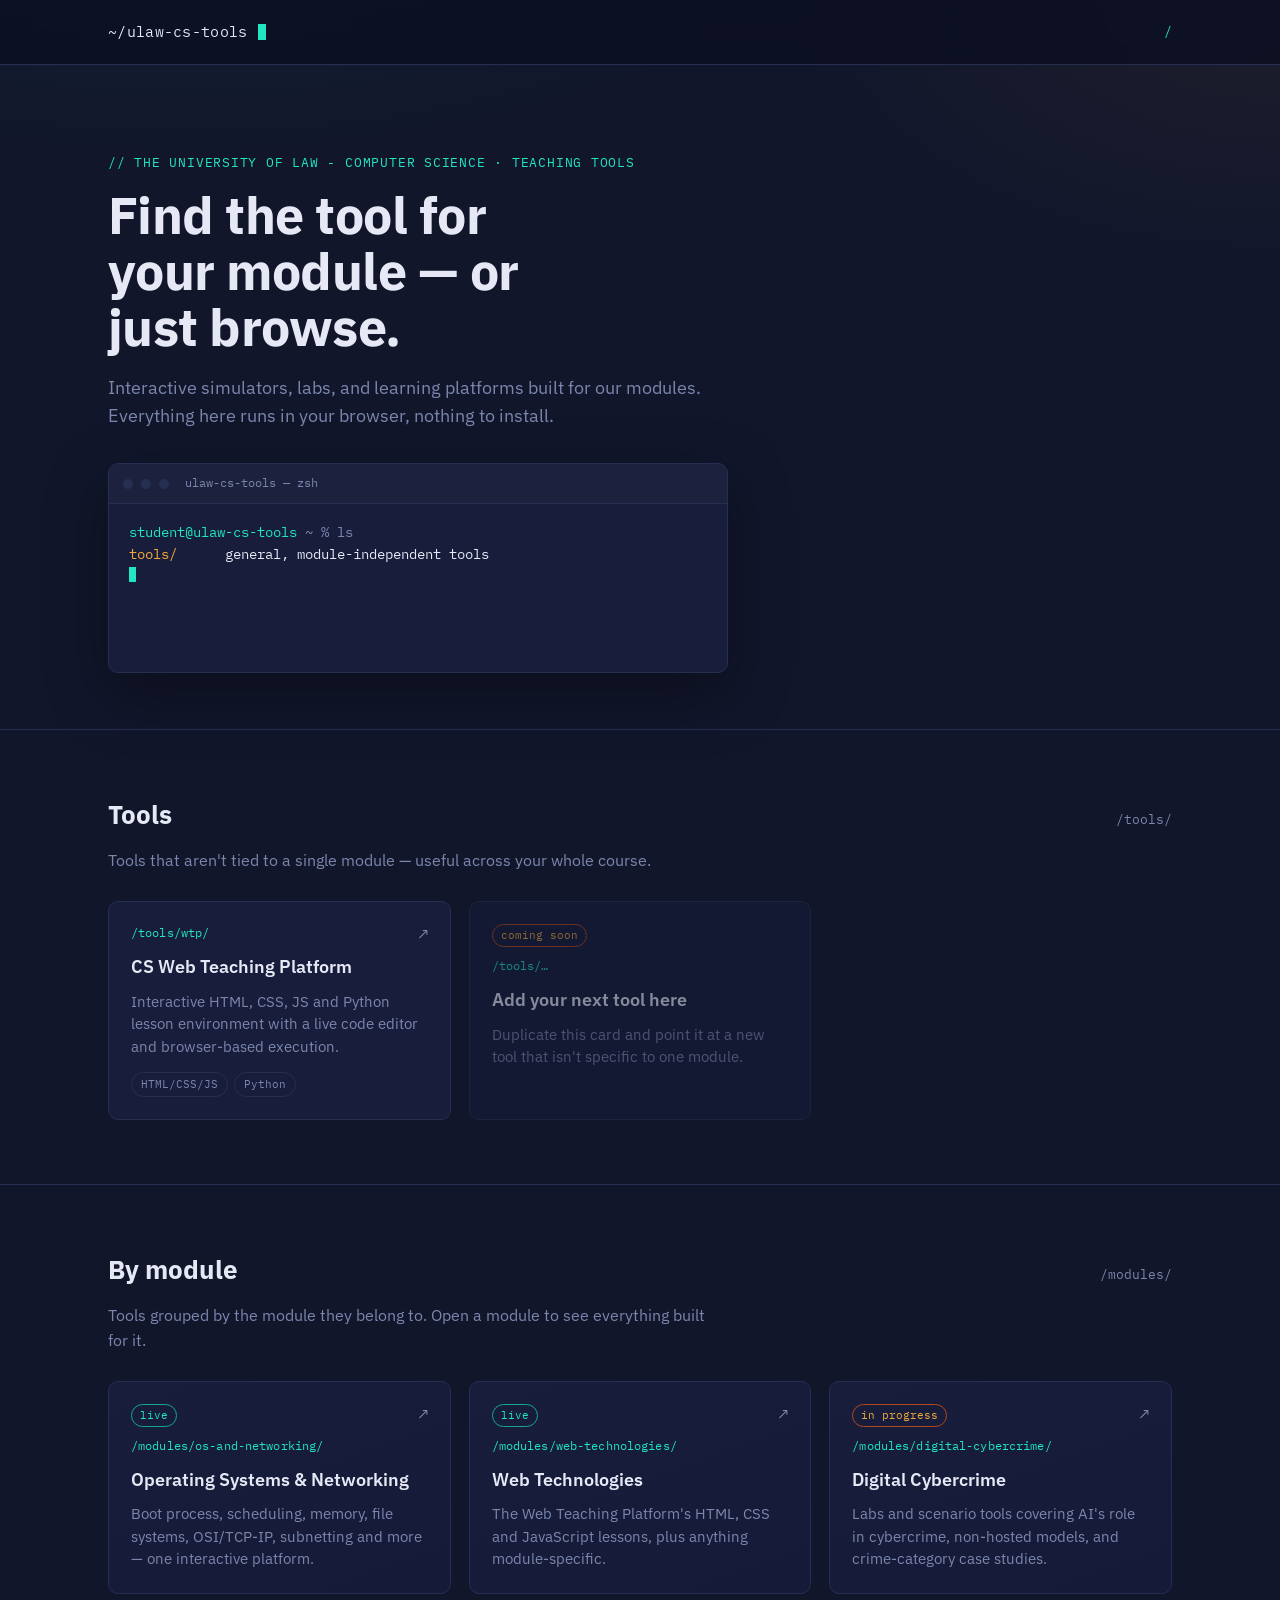
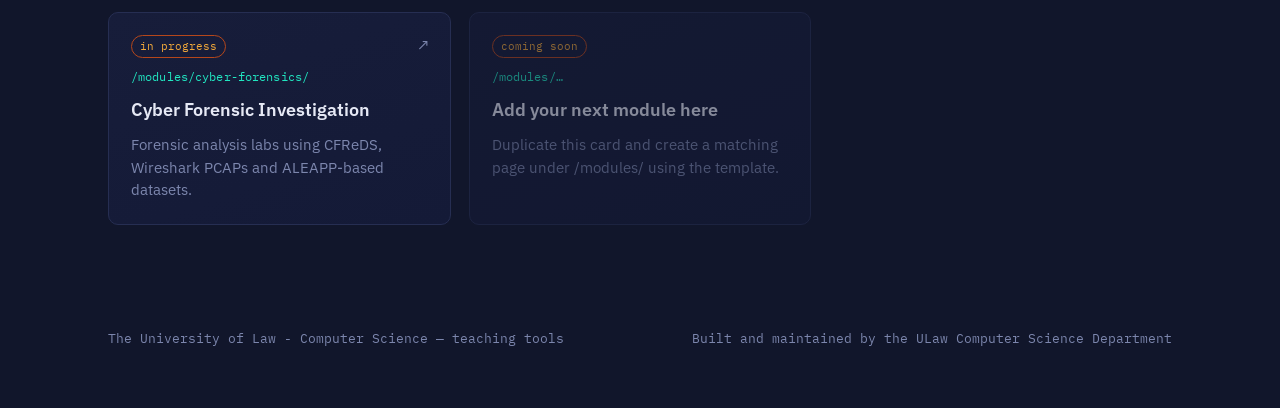
==== index.html @ def70979 "Initial Commit with basic landing page Initial commit to ULAW GitHub pages repository with base land" ====
<!DOCTYPE html>
<html lang="en">
<head>
<meta charset="UTF-8">
<meta name="viewport" content="width=device-width, initial-scale=1.0">
<title>Computing Teaching Tools</title>
<meta name="description" content="Interactive teaching tools and simulators from the Computer Science team — browse by tool or by module.">
<link rel="preconnect" href="https://fonts.googleapis.com">
<link href="https://fonts.googleapis.com/css2?family=IBM+Plex+Mono:wght@400;500;600&family=IBM+Plex+Sans:wght@400;500;600;700&display=swap" rel="stylesheet">
<link rel="stylesheet" href="assets/styles.css">
</head>
<body>

<nav class="topnav">
  <div class="wrap">
    <a class="brand" href="index.html">
      <span>~/ulaw-cs-tools</span><span class="cursor"></span>
    </a>
    <div class="crumbs"><span class="here">/</span></div>
  </div>
</nav>

<header class="hero">
  <div class="wrap">
    <p class="eyebrow">// THE UNIVERSITY OF LAW - COMPUTER SCIENCE · TEACHING TOOLS</p>
    <h1>Find the tool for your module — or just browse.</h1>
    <p class="lede">Interactive simulators, labs, and learning platforms built for our modules. Everything here runs in your browser, nothing to install.</p>

    <div class="terminal">
      <div class="bar">
        <span class="dot"></span><span class="dot"></span><span class="dot"></span>
        <span class="path">ulaw-cs-tools — zsh</span>
      </div>
      <div class="body">
        <div class="promptline"><span class="accent">student@ulaw-cs-tools</span> ~ % ls</div>
        <div class="out" data-type-target='[
          "[dir]tools/[/dir]      general, module-independent tools",
          "[dir]modules/[/dir]    per-module tool collections",
          "",
          "pick one below \u2193"
        ]'></div>
      </div>
    </div>
  </div>
</header>

<main>

  <section class="section" id="tools">
    <div class="wrap">
      <div class="section-head">
        <h2>Tools</h2>
        <span class="path-label">/tools/</span>
      </div>
      <p class="section-desc">Tools that aren't tied to a single module — useful across your whole course.</p>

      <div class="grid">

        <!-- TODO: replace href with the real published URL for the CS Web Teaching Platform -->
        <a class="card" href="#" data-tool="wtp">
          <span class="path">/tools/wtp/</span>
          <h3>CS Web Teaching Platform</h3>
          <p>Interactive HTML, CSS, JS and Python lesson environment with a live code editor and browser-based execution.</p>
          <div class="tags"><span class="tag">HTML/CSS/JS</span><span class="tag">Python</span></div>
          <span class="arrow">↗</span>
        </a>

        <!-- Placeholder slot — duplicate this card for each additional module-independent tool -->
        <div class="card placeholder">
          <span class="status soon">coming soon</span>
          <span class="path">/tools/…</span>
          <h3>Add your next tool here</h3>
          <p>Duplicate this card and point it at a new tool that isn't specific to one module.</p>
        </div>

      </div>
    </div>
  </section>

  <section class="section" id="modules">
    <div class="wrap">
      <div class="section-head">
        <h2>By module</h2>
        <span class="path-label">/modules/</span>
      </div>
      <p class="section-desc">Tools grouped by the module they belong to. Open a module to see everything built for it.</p>

      <div class="grid">

        <a class="card module" href="modules/os-and-networking.html">
          <span class="status live">live</span>
          <span class="path">/modules/os-and-networking/</span>
          <h3>Operating Systems &amp; Networking</h3>
          <p>Boot process, scheduling, memory, file systems, OSI/TCP-IP, subnetting and more — one interactive platform.</p>
          <span class="arrow">↗</span>
        </a>

        <a class="card module" href="modules/web-technologies.html">
          <span class="status live">live</span>
          <span class="path">/modules/web-technologies/</span>
          <h3>Web Technologies</h3>
          <p>The Web Teaching Platform's HTML, CSS and JavaScript lessons, plus anything module-specific.</p>
          <span class="arrow">↗</span>
        </a>

        <a class="card module" href="modules/digital-cybercrime.html">
          <span class="status soon">in progress</span>
          <span class="path">/modules/digital-cybercrime/</span>
          <h3>Digital Cybercrime</h3>
          <p>Labs and scenario tools covering AI's role in cybercrime, non-hosted models, and crime-category case studies.</p>
          <span class="arrow">↗</span>
        </a>

        <a class="card module" href="modules/cyber-forensics.html">
          <span class="status soon">in progress</span>
          <span class="path">/modules/cyber-forensics/</span>
          <h3>Cyber Forensic Investigation</h3>
          <p>Forensic analysis labs using CFReDS, Wireshark PCAPs and ALEAPP-based datasets.</p>
          <span class="arrow">↗</span>
        </a>

        <!-- Placeholder slot — duplicate this card for each additional module -->
        <div class="card placeholder module">
          <span class="status soon">coming soon</span>
          <span class="path">/modules/…</span>
          <h3>Add your next module here</h3>
          <p>Duplicate this card and create a matching page under /modules/ using the template.</p>
        </div>

      </div>
    </div>
  </section>

</main>

<footer>
  <div class="wrap">
    <span>The University of Law - Computer Science — teaching tools</span>
    <span>Built and maintained by the ULaw Computer Science Department</span>
  </div>
</footer>

<script src="assets/terminal.js"></script>
</body>
</html>
---- assets/styles.css ----
/* ============================================================
   Department Teaching Tools — shared design system
   Palette carried over from existing module materials
   ============================================================ */

:root {
  --navy-deep:   #0B0F21;
  --navy:        #11162B;
  --navy-panel:  #171D3A;
  --navy-line:   #262E52;
  --teal:        #21E6C1;
  --teal-dim:    #14A78E;
  --amber:       #F2A93B;
  --amber-dark:  #B5471B;
  --text:        #E6E9F5;
  --text-muted:  #7C86AD;
  --mono: 'IBM Plex Mono', ui-monospace, SFMono-Regular, Menlo, Consolas, monospace;
  --sans: 'IBM Plex Sans', -apple-system, BlinkMacSystemFont, 'Segoe UI', sans-serif;
  --radius: 10px;
}

@media (prefers-reduced-motion: reduce) {
  * { animation-duration: 0.01ms !important; animation-iteration-count: 1 !important; transition-duration: 0.01ms !important; }
}

* { box-sizing: border-box; }
html { scroll-behavior: smooth; }

body {
  margin: 0;
  background: var(--navy);
  background-image:
    radial-gradient(1200px 600px at 15% -10%, rgba(33,230,193,0.08), transparent 60%),
    radial-gradient(900px 500px at 100% 0%, rgba(242,169,59,0.06), transparent 55%);
  color: var(--text);
  font-family: var(--sans);
  line-height: 1.55;
  -webkit-font-smoothing: antialiased;
}

a { color: inherit; }

.wrap {
  max-width: 1120px;
  margin: 0 auto;
  padding: 0 28px;
}

/* ---------- Top nav ---------- */
.topnav {
  position: sticky;
  top: 0;
  z-index: 20;
  background: rgba(11, 15, 33, 0.82);
  backdrop-filter: blur(10px);
  border-bottom: 1px solid var(--navy-line);
}
.topnav .wrap {
  display: flex;
  align-items: center;
  justify-content: space-between;
  height: 64px;
}
.brand {
  display: flex;
  align-items: center;
  gap: 10px;
  text-decoration: none;
  font-family: var(--mono);
  font-size: 15px;
  color: var(--text);
  letter-spacing: 0.02em;
}
.brand .cursor {
  display: inline-block;
  width: 8px;
  height: 16px;
  background: var(--teal);
  animation: blink 1.1s steps(1) infinite;
}
@keyframes blink { 50% { opacity: 0; } }
.crumbs {
  font-family: var(--mono);
  font-size: 13px;
  color: var(--text-muted);
}
.crumbs a { text-decoration: none; color: var(--text-muted); }
.crumbs a:hover { color: var(--teal); }
.crumbs .sep { margin: 0 6px; opacity: 0.5; }
.crumbs .here { color: var(--teal); }

/* ---------- Hero / terminal ---------- */
.hero {
  padding: 88px 0 56px;
  border-bottom: 1px solid var(--navy-line);
}
.hero .eyebrow {
  font-family: var(--mono);
  font-size: 13px;
  color: var(--teal);
  letter-spacing: 0.06em;
  margin: 0 0 14px;
}
.hero h1 {
  font-size: clamp(32px, 4.6vw, 52px);
  line-height: 1.08;
  margin: 0 0 18px;
  font-weight: 700;
  letter-spacing: -0.01em;
  max-width: 16ch;
}
.hero p.lede {
  font-size: 18px;
  color: var(--text-muted);
  max-width: 56ch;
  margin: 0 0 34px;
}

.terminal {
  background: var(--navy-panel);
  border: 1px solid var(--navy-line);
  border-radius: var(--radius);
  overflow: hidden;
  max-width: 620px;
  box-shadow: 0 20px 60px rgba(0,0,0,0.35);
}
.terminal .bar {
  display: flex;
  align-items: center;
  gap: 8px;
  padding: 10px 14px;
  background: rgba(255,255,255,0.02);
  border-bottom: 1px solid var(--navy-line);
}
.terminal .dot { width: 10px; height: 10px; border-radius: 50%; background: var(--navy-line); }
.terminal .path { margin-left: 8px; font-family: var(--mono); font-size: 12px; color: var(--text-muted); }
.terminal .body {
  padding: 18px 20px 22px;
  font-family: var(--mono);
  font-size: 14px;
  color: var(--text);
  min-height: 168px;
}
.terminal .promptline { color: var(--text-muted); }
.terminal .promptline .accent { color: var(--teal); }
.terminal .out { color: var(--text); white-space: pre-wrap; }
.terminal .out .dir { color: var(--amber); }
.terminal .type-cursor {
  display: inline-block;
  width: 7px;
  height: 15px;
  background: var(--teal);
  vertical-align: -2px;
  animation: blink 1s steps(1) infinite;
}

/* ---------- Sections ---------- */
.section {
  padding: 64px 0;
  border-bottom: 1px solid var(--navy-line);
}
.section:last-of-type { border-bottom: none; }
.section-head {
  display: flex;
  align-items: baseline;
  justify-content: space-between;
  gap: 20px;
  margin-bottom: 28px;
  flex-wrap: wrap;
}
.section-head h2 {
  font-size: 26px;
  margin: 0;
  font-weight: 700;
}
.section-head .path-label {
  font-family: var(--mono);
  font-size: 13px;
  color: var(--text-muted);
}
.section-desc {
  color: var(--text-muted);
  max-width: 62ch;
  margin: -14px 0 28px;
}

/* ---------- Cards ---------- */
.grid {
  display: grid;
  grid-template-columns: repeat(auto-fill, minmax(260px, 1fr));
  gap: 18px;
}
.card {
  position: relative;
  display: flex;
  flex-direction: column;
  gap: 10px;
  background: var(--navy-panel);
  border: 1px solid var(--navy-line);
  border-radius: var(--radius);
  padding: 22px;
  text-decoration: none;
  color: var(--text);
  transition: border-color 0.15s ease, transform 0.15s ease, background 0.15s ease;
}
.card:hover {
  border-color: var(--teal-dim);
  transform: translateY(-2px);
  background: #1a2143;
}
.card:focus-visible {
  outline: 2px solid var(--teal);
  outline-offset: 2px;
}
.card .path {
  font-family: var(--mono);
  font-size: 12px;
  color: var(--teal);
  letter-spacing: 0.01em;
}
.card h3 {
  margin: 0;
  font-size: 18px;
  font-weight: 600;
}
.card p {
  margin: 0;
  color: var(--text-muted);
  font-size: 14.5px;
  flex-grow: 1;
}
.card .tags {
  display: flex;
  flex-wrap: wrap;
  gap: 6px;
  margin-top: 4px;
}
.tag {
  font-family: var(--mono);
  font-size: 11px;
  color: var(--text-muted);
  border: 1px solid var(--navy-line);
  border-radius: 999px;
  padding: 3px 9px;
}
.card .arrow {
  position: absolute;
  top: 20px;
  right: 20px;
  color: var(--text-muted);
  transition: transform 0.15s ease, color 0.15s ease;
}
.card:hover .arrow { color: var(--teal); transform: translate(2px, -2px); }

.card.module {
  background: linear-gradient(160deg, var(--navy-panel), #141a37);
}
.card.placeholder {
  opacity: 0.55;
  cursor: default;
}
.card.placeholder:hover { transform: none; border-color: var(--navy-line); background: var(--navy-panel); }
.status {
  font-family: var(--mono);
  font-size: 11px;
  padding: 2px 8px;
  border-radius: 999px;
  align-self: flex-start;
}
.status.live { color: var(--teal); border: 1px solid var(--teal-dim); }
.status.soon { color: var(--amber); border: 1px solid var(--amber-dark); }

/* ---------- Footer ---------- */
footer {
  padding: 40px 0 60px;
}
footer .wrap {
  display: flex;
  justify-content: space-between;
  align-items: center;
  flex-wrap: wrap;
  gap: 12px;
  font-family: var(--mono);
  font-size: 12.5px;
  color: var(--text-muted);
}

/* ---------- Back link (module pages) ---------- */
.back-link {
  display: inline-flex;
  align-items: center;
  gap: 6px;
  font-family: var(--mono);
  font-size: 13px;
  color: var(--text-muted);
  text-decoration: none;
  margin-bottom: 22px;
}
.back-link:hover { color: var(--teal); }

@media (max-width: 640px) {
  .hero { padding: 64px 0 40px; }
  .section { padding: 44px 0; }
}
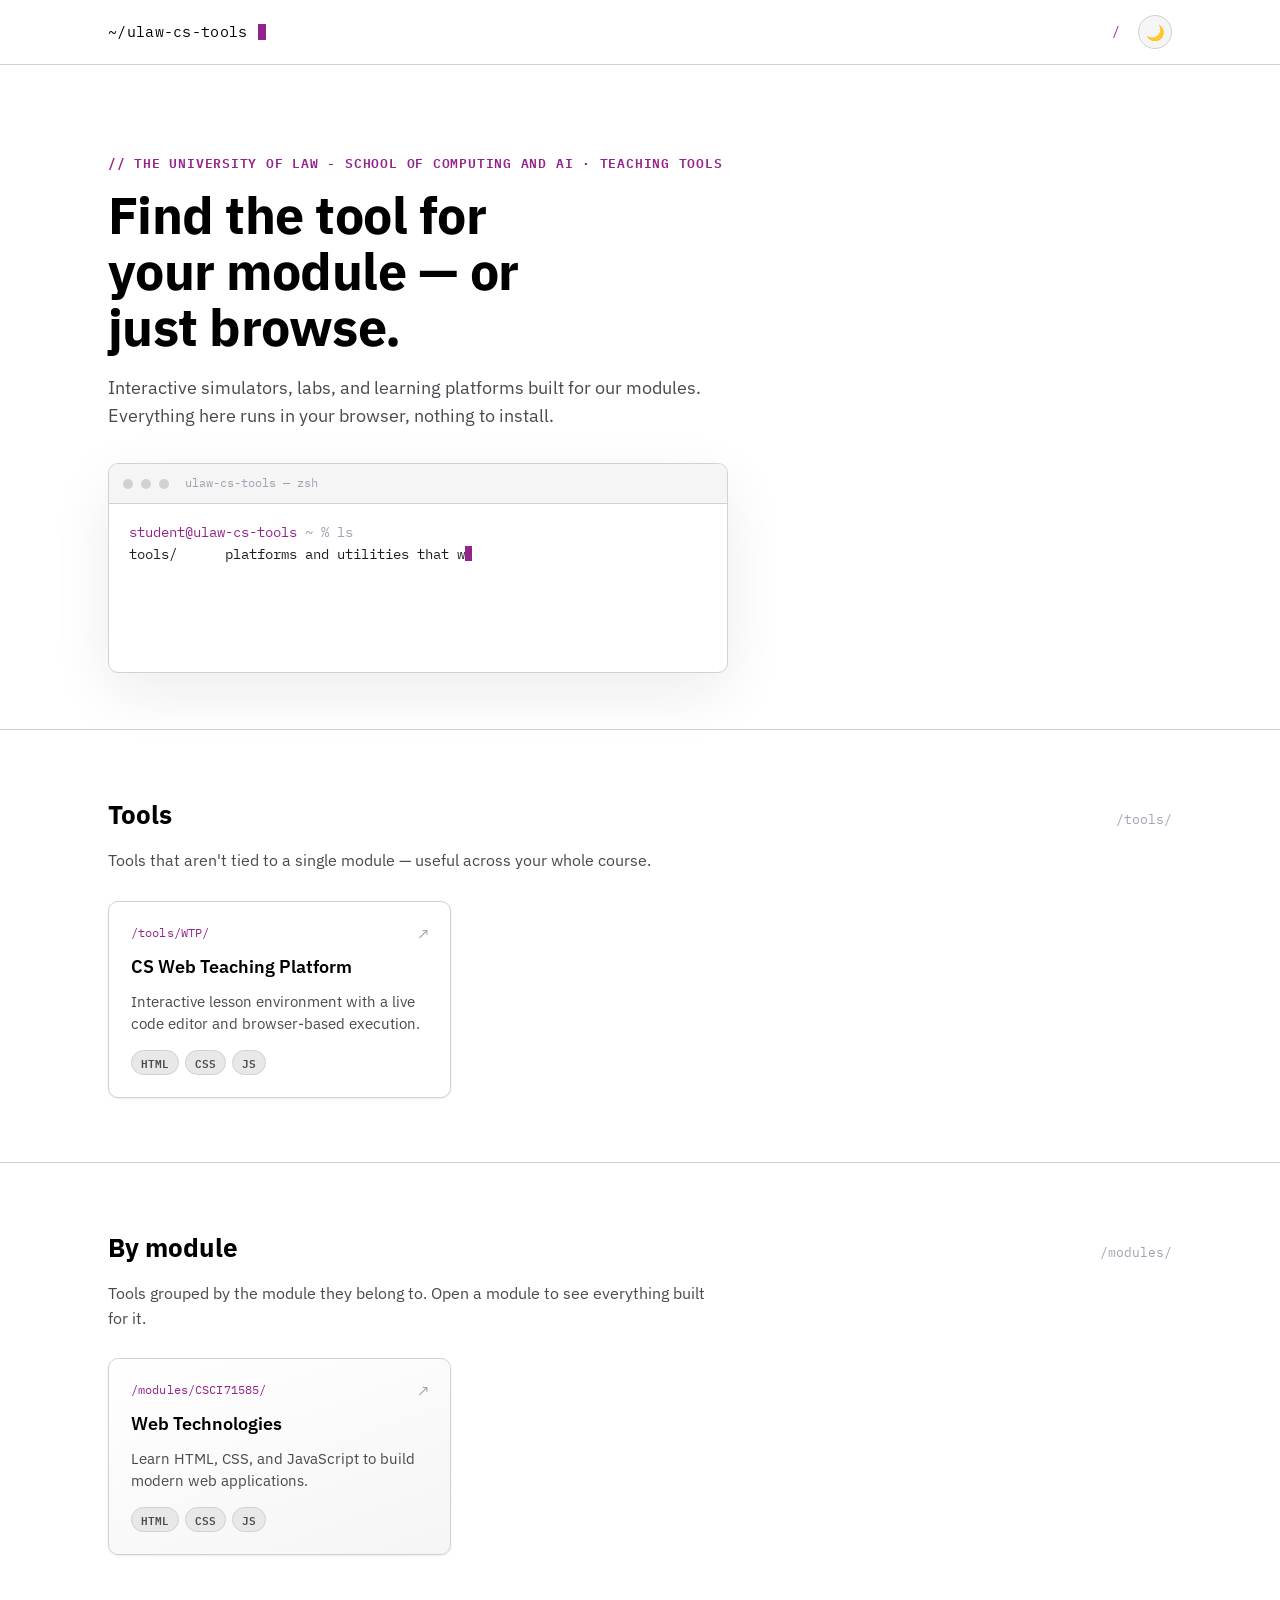
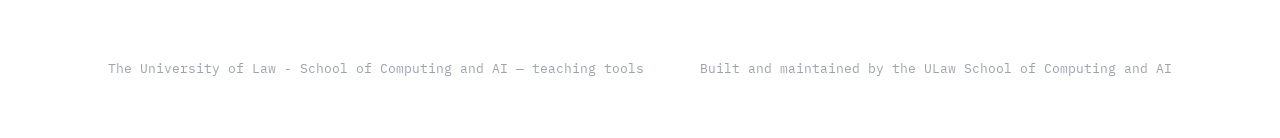
==== commit 9f151c4a: "Update to new web page and temporary WTP addition Updating landing page of organisation repo github " ====
--- a/index.html
+++ b/index.html
@@ -7,22 +7,36 @@
 <meta name="description" content="Interactive teaching tools and simulators from the Computer Science team — browse by tool or by module.">
 <link rel="preconnect" href="https://fonts.googleapis.com">
 <link href="https://fonts.googleapis.com/css2?family=IBM+Plex+Mono:wght@400;500;600&family=IBM+Plex+Sans:wght@400;500;600;700&display=swap" rel="stylesheet">
-<link rel="stylesheet" href="assets/styles.css">
+<script>
+  (function () {
+    var saved = localStorage.getItem('cs-tools-theme');
+    document.documentElement.setAttribute('data-theme', saved === 'dark' ? 'dark' : 'light');
+  })();
+</script>
+<script src="https://university-of-law-computer-science.github.io/assets/theme.js"></script>
+<script src="https://university-of-law-computer-science.github.io/assets/terminal.js"></script>
+<link rel="stylesheet" href="https://university-of-law-computer-science.github.io/assets/styles.css">
 </head>
 <body>
 
 <nav class="topnav">
   <div class="wrap">
-    <a class="brand" href="index.html">
+    <a class="brand" href="https://university-of-law-computer-science.github.io/index.html">
       <span>~/ulaw-cs-tools</span><span class="cursor"></span>
     </a>
-    <div class="crumbs"><span class="here">/</span></div>
+    <div class="nav-right">
+      <div class="crumbs"><span class="here">/</span></div>
+      <button class="theme-toggle" data-theme-toggle aria-label="Toggle dark mode" aria-pressed="false">
+        <span class="theme-icon moon">🌙</span>
+        <span class="theme-icon sun">☀️</span>
+      </button>
+    </div>
   </div>
 </nav>
 
 <header class="hero">
   <div class="wrap">
-    <p class="eyebrow">// THE UNIVERSITY OF LAW - COMPUTER SCIENCE · TEACHING TOOLS</p>
+    <p class="eyebrow">// THE UNIVERSITY OF LAW - SCHOOL OF COMPUTING AND AI · TEACHING TOOLS</p>
     <h1>Find the tool for your module — or just browse.</h1>
     <p class="lede">Interactive simulators, labs, and learning platforms built for our modules. Everything here runs in your browser, nothing to install.</p>
 
@@ -34,8 +48,8 @@
       <div class="body">
         <div class="promptline"><span class="accent">student@ulaw-cs-tools</span> ~ % ls</div>
         <div class="out" data-type-target='[
-          "[dir]tools/[/dir]      general, module-independent tools",
-          "[dir]modules/[/dir]    per-module tool collections",
+          "[dir]tools/[/dir]      platforms and utilities that work across modules",
+          "[dir]modules/[/dir]    per-module resource collections",
           "",
           "pick one below \u2193"
         ]'></div>
@@ -55,23 +69,22 @@
       <p class="section-desc">Tools that aren't tied to a single module — useful across your whole course.</p>
 
       <div class="grid">
-
-        <!-- TODO: replace href with the real published URL for the CS Web Teaching Platform -->
-        <a class="card" href="#" data-tool="wtp">
-          <span class="path">/tools/wtp/</span>
+        <a class="card" href="https://university-of-law-computer-science.github.io/tools/WTP/" data-tool="wtp">
+          <span class="path">/tools/WTP/</span>
           <h3>CS Web Teaching Platform</h3>
-          <p>Interactive HTML, CSS, JS and Python lesson environment with a live code editor and browser-based execution.</p>
-          <div class="tags"><span class="tag">HTML/CSS/JS</span><span class="tag">Python</span></div>
+          <p>Interactive lesson environment with a live code editor and browser-based execution.</p>
+          <div class="tags"><span class="tag">HTML</span><span class="tag">CSS</span><span class="tag">JS</span></div>
           <span class="arrow">↗</span>
         </a>
 
-        <!-- Placeholder slot — duplicate this card for each additional module-independent tool -->
-        <div class="card placeholder">
-          <span class="status soon">coming soon</span>
-          <span class="path">/tools/…</span>
-          <h3>Add your next tool here</h3>
-          <p>Duplicate this card and point it at a new tool that isn't specific to one module.</p>
-        </div>
+        <!-- Placeholder slot — duplicate this card for each additional module-independent tool
+        <div class="card" href="https://university-of-law-computer-science.github.io/tools/[CODE]">
+          <span class="path">/tools/[CODE]</span>
+          <h3>Tool Name</h3>
+          <p>Tool description goes here.</p>
+          <div class="tags">Replace this text with the appropriate tags.</div>
+          <span class="arrow">↗</span>
+        -->
 
       </div>
     </div>
@@ -86,46 +99,21 @@
       <p class="section-desc">Tools grouped by the module they belong to. Open a module to see everything built for it.</p>
 
       <div class="grid">
-
-        <a class="card module" href="modules/os-and-networking.html">
-          <span class="status live">live</span>
-          <span class="path">/modules/os-and-networking/</span>
-          <h3>Operating Systems &amp; Networking</h3>
-          <p>Boot process, scheduling, memory, file systems, OSI/TCP-IP, subnetting and more — one interactive platform.</p>
+        <a class="card module" href="https://university-of-law-computer-science.github.io/modules/CSCI71585">
+          <span class="path">/modules/CSCI71585/</span>
+          <h3>Web Technologies</h3>
+          <p>Learn HTML, CSS, and JavaScript to build modern web applications.</p>
+          <div class="tags"><span class="tag">HTML</span><span class="tag">CSS</span><span class="tag">JS</span></div>
           <span class="arrow">↗</span>
         </a>
-
-        <a class="card module" href="modules/web-technologies.html">
-          <span class="status live">live</span>
-          <span class="path">/modules/web-technologies/</span>
-          <h3>Web Technologies</h3>
-          <p>The Web Teaching Platform's HTML, CSS and JavaScript lessons, plus anything module-specific.</p>
+        <!-- Placeholder slot — duplicate this card for each additional module
+        <div class="card module" href="https://university-of-law-computer-science.github.io/modules/[CODE]">
+          <span class="path">/modules/[CODE]</span>
+          <h3>Module Name</h3>
+          <p>Module description goes here.</p>
+          <div class="tags">Replace this text with the appropriate tags.</div>
           <span class="arrow">↗</span>
-        </a>
-
-        <a class="card module" href="modules/digital-cybercrime.html">
-          <span class="status soon">in progress</span>
-          <span class="path">/modules/digital-cybercrime/</span>
-          <h3>Digital Cybercrime</h3>
-          <p>Labs and scenario tools covering AI's role in cybercrime, non-hosted models, and crime-category case studies.</p>
-          <span class="arrow">↗</span>
-        </a>
-
-        <a class="card module" href="modules/cyber-forensics.html">
-          <span class="status soon">in progress</span>
-          <span class="path">/modules/cyber-forensics/</span>
-          <h3>Cyber Forensic Investigation</h3>
-          <p>Forensic analysis labs using CFReDS, Wireshark PCAPs and ALEAPP-based datasets.</p>
-          <span class="arrow">↗</span>
-        </a>
-
-        <!-- Placeholder slot — duplicate this card for each additional module -->
-        <div class="card placeholder module">
-          <span class="status soon">coming soon</span>
-          <span class="path">/modules/…</span>
-          <h3>Add your next module here</h3>
-          <p>Duplicate this card and create a matching page under /modules/ using the template.</p>
-        </div>
+        </div> -->
 
       </div>
     </div>
@@ -135,11 +123,9 @@
 
 <footer>
   <div class="wrap">
-    <span>The University of Law - Computer Science — teaching tools</span>
-    <span>Built and maintained by the ULaw Computer Science Department</span>
+    <span>The University of Law - School of Computing and AI — teaching tools</span>
+    <span>Built and maintained by the ULaw School of Computing and AI</span>
   </div>
 </footer>
-
-<script src="assets/terminal.js"></script>
 </body>
 </html>
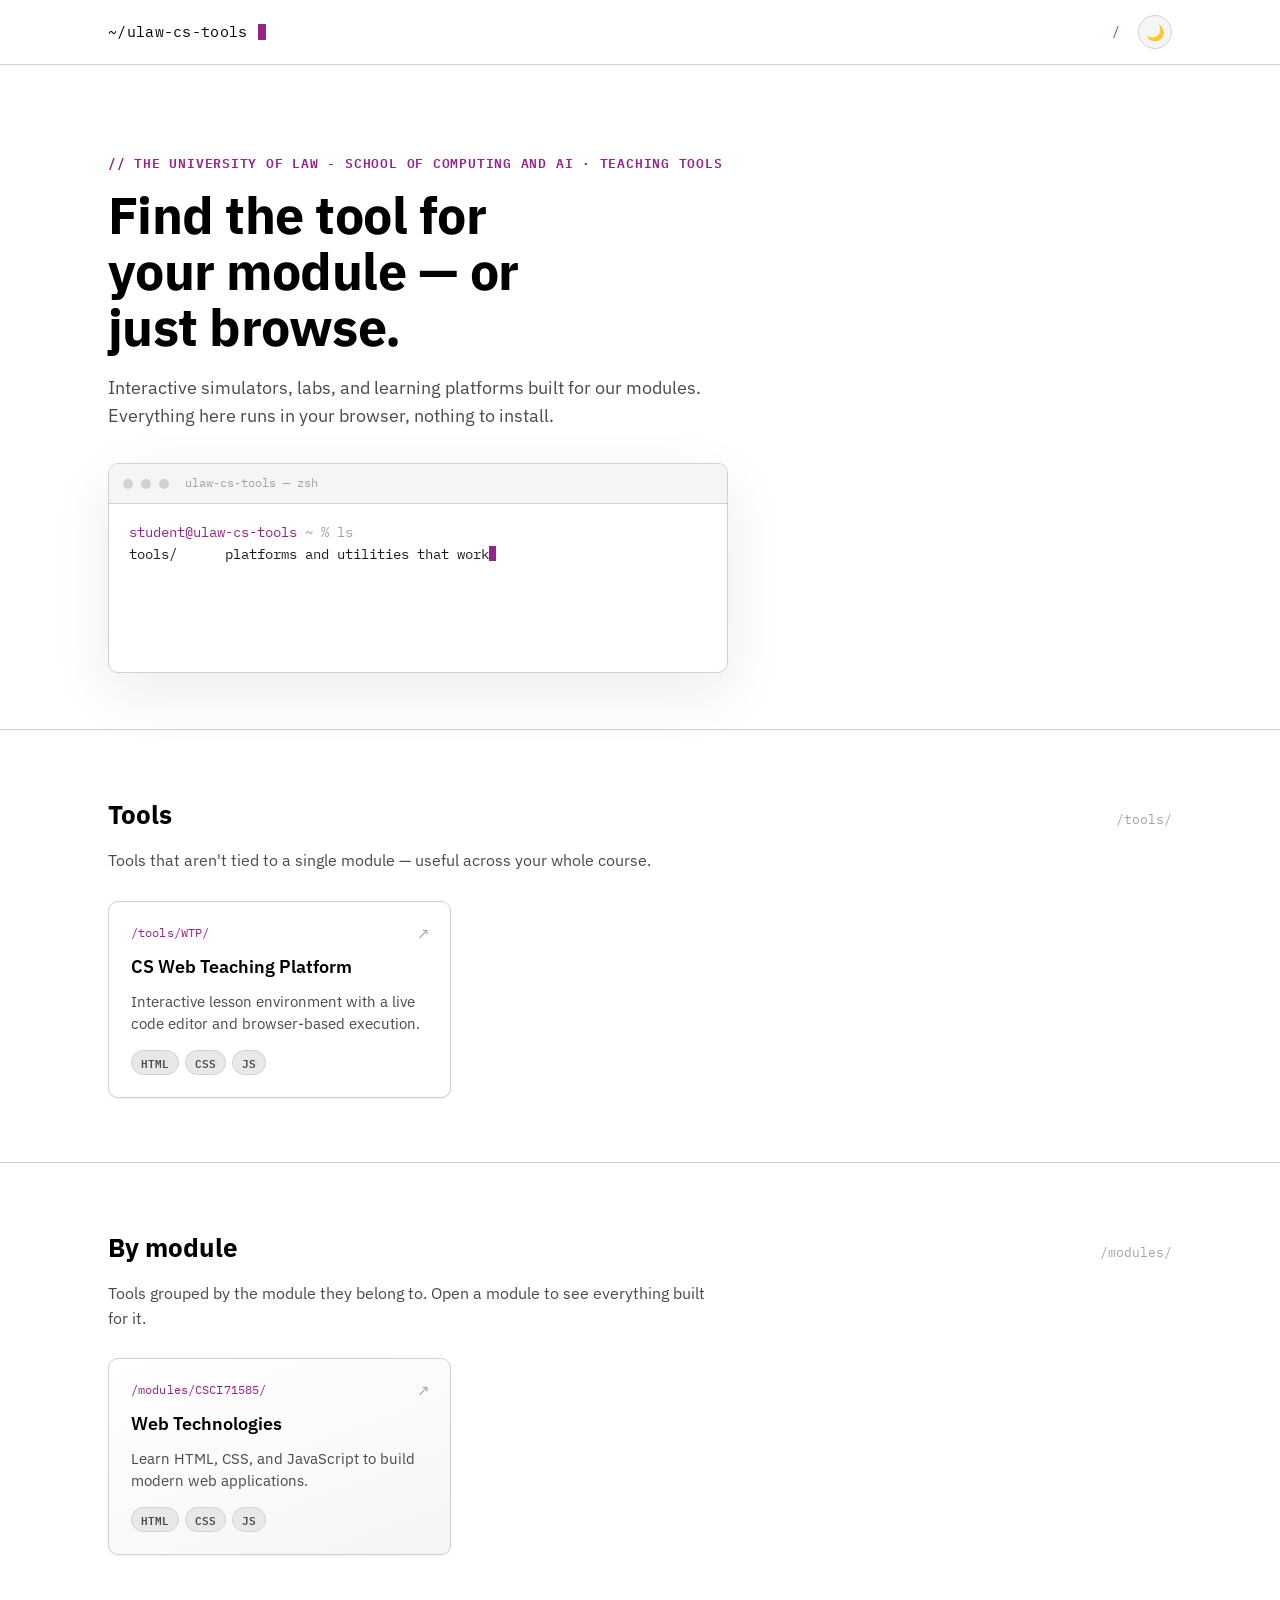
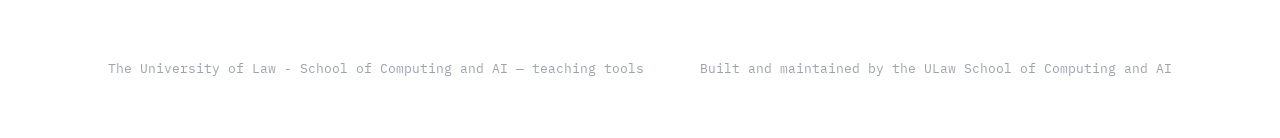
==== commit bdea0ba9: "Update script location and remove duplicate files Updated theme script location in index.html files " ====
--- a/index.html
+++ b/index.html
@@ -13,7 +13,6 @@
     document.documentElement.setAttribute('data-theme', saved === 'dark' ? 'dark' : 'light');
   })();
 </script>
-<script src="https://university-of-law-computer-science.github.io/assets/theme.js"></script>
 <script src="https://university-of-law-computer-science.github.io/assets/terminal.js"></script>
 <link rel="stylesheet" href="https://university-of-law-computer-science.github.io/assets/styles.css">
 </head>
@@ -127,5 +126,6 @@
     <span>Built and maintained by the ULaw School of Computing and AI</span>
   </div>
 </footer>
+<script src="https://university-of-law-computer-science.github.io/assets/theme.js"></script>
 </body>
 </html>
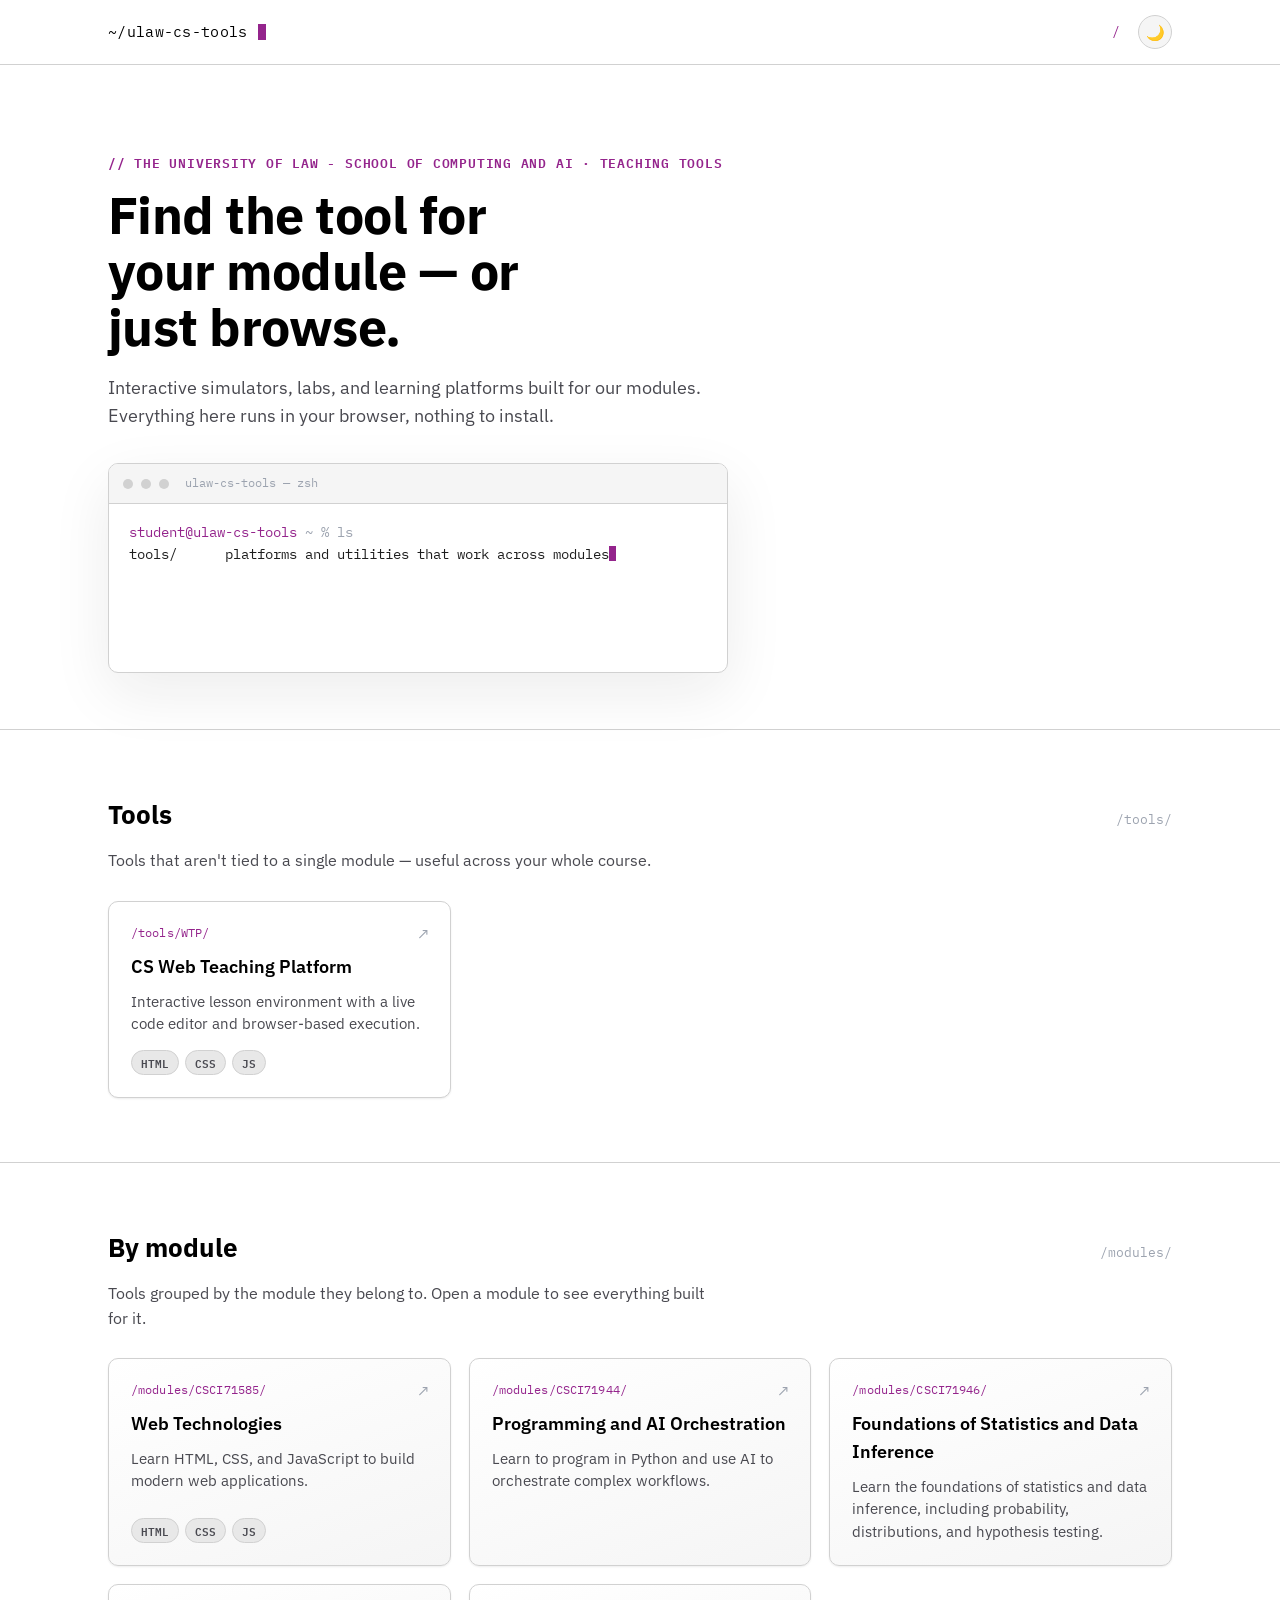
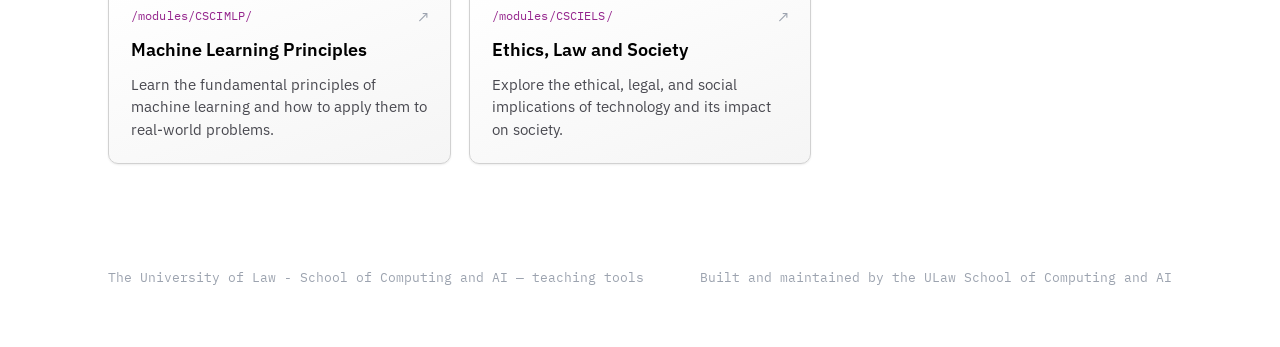
==== commit d238430f: "Alteration of base HTML and adding new modules Tweaks to base HTML index for some error/styling and " ====
--- a/index.html
+++ b/index.html
@@ -77,13 +77,13 @@
         </a>
 
         <!-- Placeholder slot — duplicate this card for each additional module-independent tool
-        <div class="card" href="https://university-of-law-computer-science.github.io/tools/[CODE]">
+        <a class="card" href="https://university-of-law-computer-science.github.io/tools/[CODE]">
           <span class="path">/tools/[CODE]</span>
           <h3>Tool Name</h3>
           <p>Tool description goes here.</p>
           <div class="tags">Replace this text with the appropriate tags.</div>
           <span class="arrow">↗</span>
-        -->
+          </a> -->
 
       </div>
     </div>
@@ -105,14 +105,48 @@
           <div class="tags"><span class="tag">HTML</span><span class="tag">CSS</span><span class="tag">JS</span></div>
           <span class="arrow">↗</span>
         </a>
+        <a class="card module" href="https://university-of-law-computer-science.github.io/modules/CSCI71944">
+          <span class="path">/modules/CSCI71944/</span>
+          <h3>Programming and AI Orchestration</h3>
+          <p>Learn to program in Python and use AI to orchestrate complex workflows.</p>
+          <!-- <div class="tags"><span class="tag">HTML</span><span class="tag">CSS</span><span class="tag">JS</span></div> -->
+          <span class="arrow">↗</span>
+        </a>
+        <!-- CSCI71946 - Foundations of Statistics and Data Inference-->
+        <a class="card module" href="https://university-of-law-computer-science.github.io/modules/CSCI71946">
+          <span class="path">/modules/CSCI71946/</span>
+          <h3>Foundations of Statistics and Data Inference</h3>
+          <p>Learn the foundations of statistics and data inference, including probability, distributions, and hypothesis testing.</p>
+          <!-- <div class="tags"><span class="tag">HTML</span><span class="tag">CSS</span><span class="tag">JS</span></div> -->
+          <span class="arrow">↗</span>
+        </a>
+
+        <!-- CSCIMLP - Machine Learning Principles -->
+        <a class="card module" href="https://university-of-law-computer-science.github.io/modules/CSCIMLP">
+          <span class="path">/modules/CSCIMLP/</span>
+          <h3>Machine Learning Principles</h3>
+          <p>Learn the fundamental principles of machine learning and how to apply them to real-world problems.</p>
+          <!-- <div class="tags"><span class="tag">HTML</span><span class="tag">CSS</span><span class="tag">JS</span></div> -->
+          <span class="arrow">↗</span>
+        </a>
+
+        <!-- CSCIELS - Ethics, Law and Society -->
+        <a class="card module" href="https://university-of-law-computer-science.github.io/modules/CSCIELS">
+          <span class="path">/modules/CSCIELS/</span>
+          <h3>Ethics, Law and Society</h3>
+          <p>Explore the ethical, legal, and social implications of technology and its impact on society.</p>
+          <!-- <div class="tags"><span class="tag">HTML</span><span class="tag">CSS</span><span class="tag">JS</span></div> -->
+          <span class="arrow">↗</span>
+        </a>
+
         <!-- Placeholder slot — duplicate this card for each additional module
-        <div class="card module" href="https://university-of-law-computer-science.github.io/modules/[CODE]">
+        <a class="card module" href="https://university-of-law-computer-science.github.io/modules/[CODE]">
           <span class="path">/modules/[CODE]</span>
           <h3>Module Name</h3>
           <p>Module description goes here.</p>
           <div class="tags">Replace this text with the appropriate tags.</div>
           <span class="arrow">↗</span>
-        </div> -->
+        </a> -->
 
       </div>
     </div>
